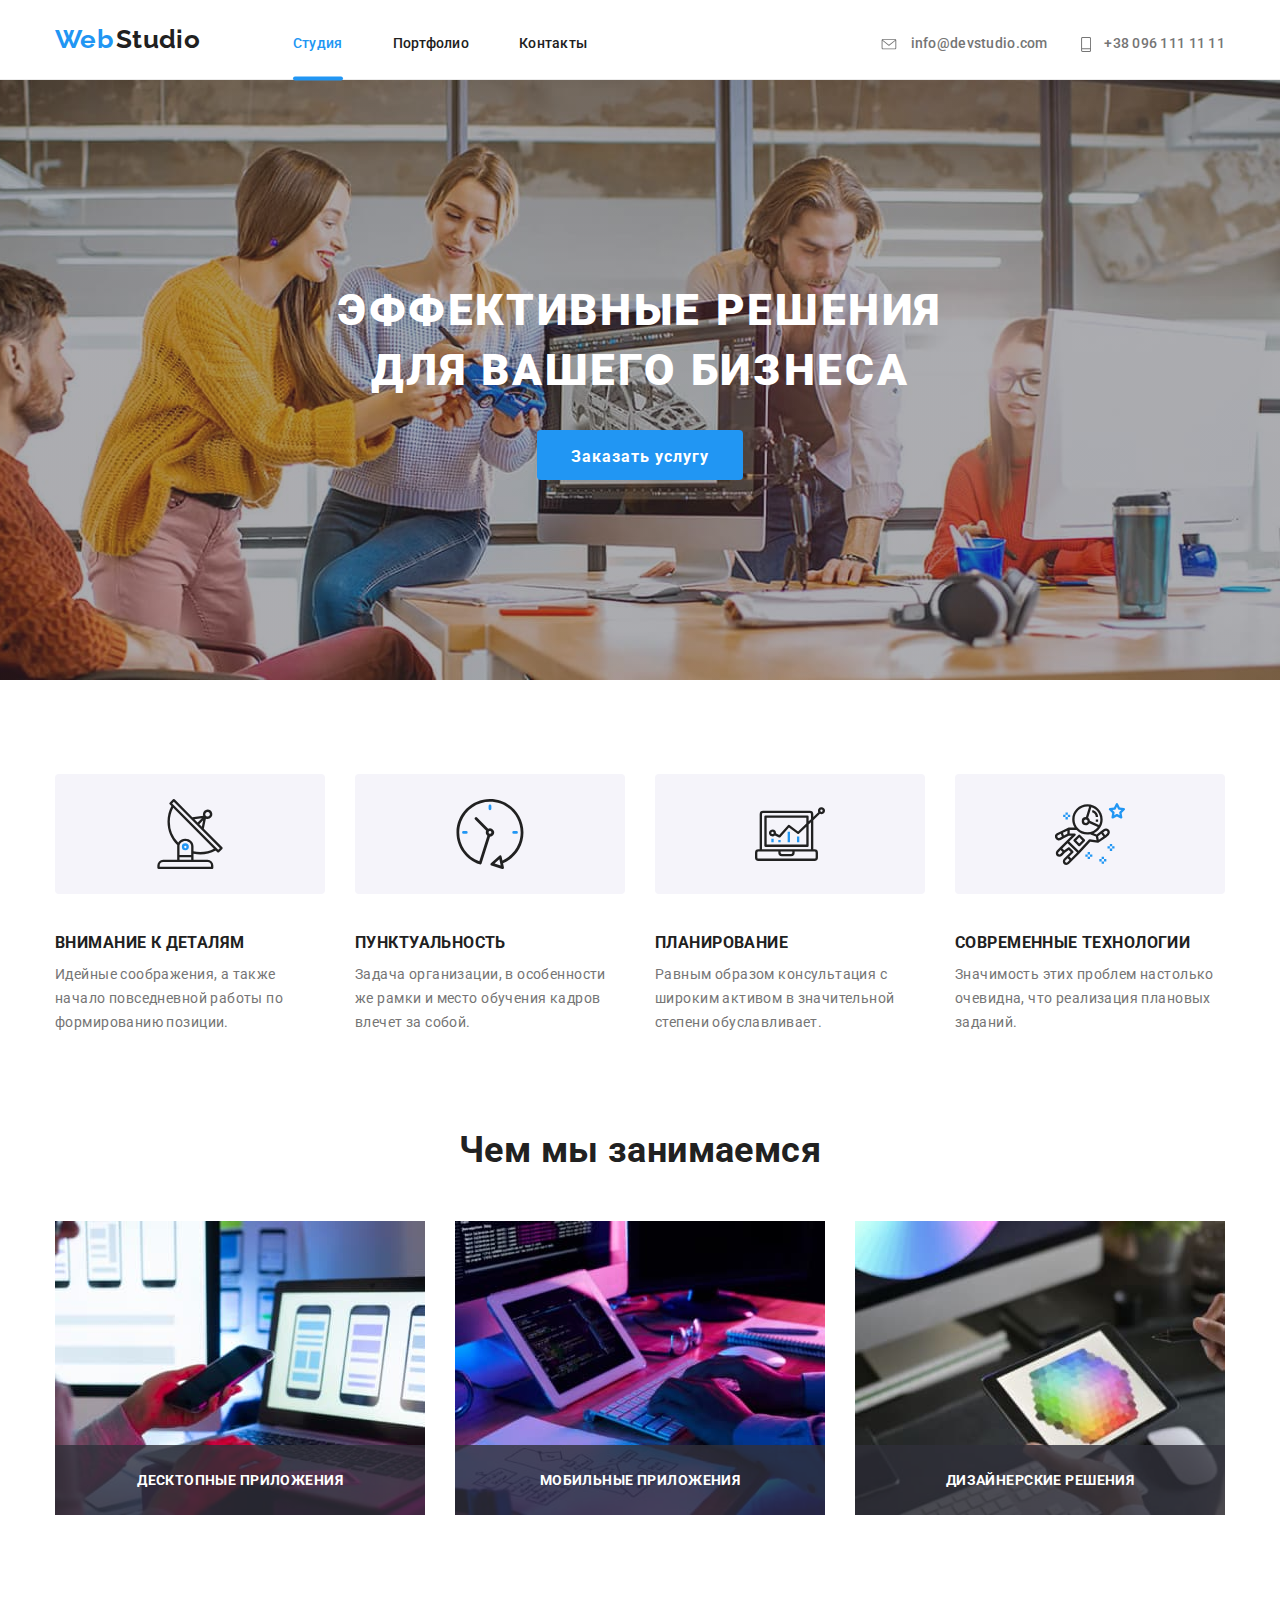
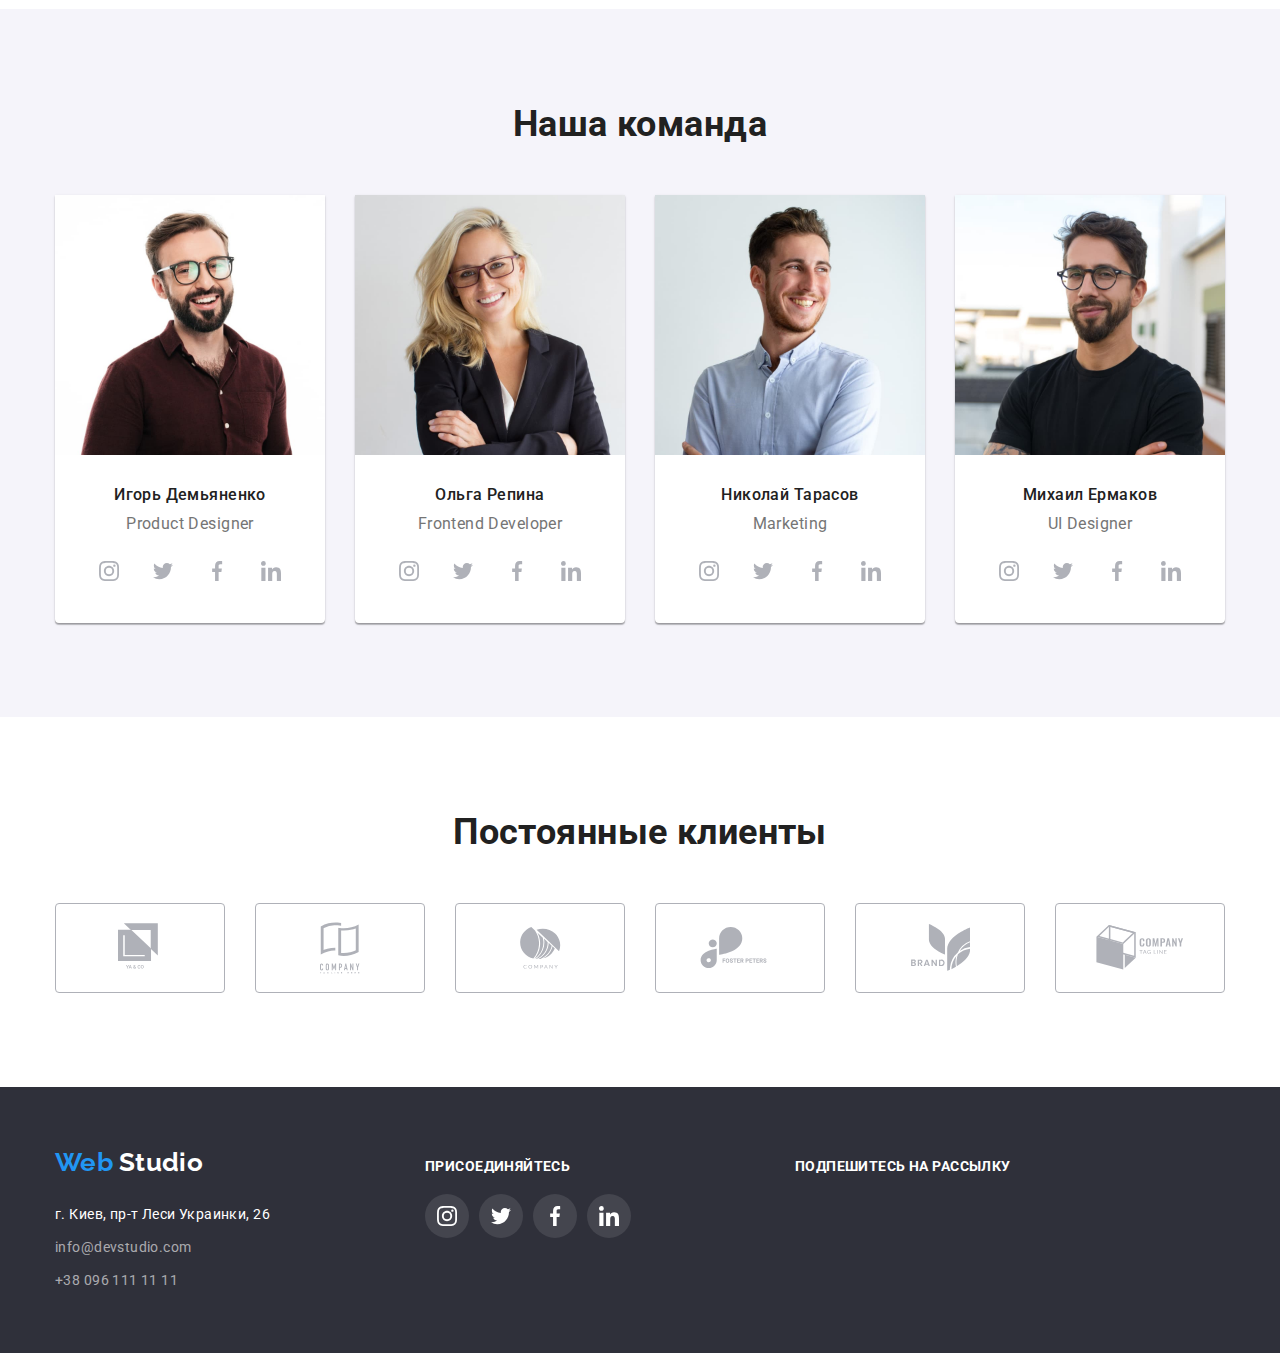
==== index.html @ cc164ba0 "ДЗ №6" ====
<!DOCTYPE html>
<html lang="ru">
<head>
    <meta charset="UTF-8">
    <meta name="viewport" content="width=device-width, initial-scale=1.0">
    <meta http-equiv="X-UA-Compatible" content="IE=edge" />
    <link href="https://fonts.googleapis.com/css2?family=Raleway:wght@700&family=Roboto:wght@400;500;700;900&display=swap" rel="stylesheet">
    <link rel="stylesheet" href="https://cdnjs.cloudflare.com/ajax/libs/modern-normalize/0.7.0/modern-normalize.css" integrity="sha512-DtT776ctgL7xOCv2WAw4PGwSn0e34Y9Y4gxsN6WbW3j6/laeMhGgJ06fcvlkQZ4xa9gufTUBC4e694luxFGJbw==" crossorigin="anonymous" />
    <link rel="stylesheet" href="./css/normalize.css" />
    <link rel="stylesheet" href="./css/styles.css" />
    <title>Web Studio</title>
</head>
<body>
    <header class="page-header">
        <div class="container header-box flexbox">
            <nav class="navigation">
                <a lang="en" href="./" class="menu-link logo">
                        <span class="logo-web">Web</span>
                        <span class="logo-studio">Studio</span>
                </a>
                    <ul class="list menu-list">
                        <li class="menu-item"><a href="./index.html" class="menu-link current">Студия</a></li>
                        <li class="menu-item"><a href="./portfolio.html" class="menu-link">Портфолио</a></li>
                        <li class="menu-item"><a href="#"  class="menu-link">Контакты</a></li>
                    </ul>
            </nav>
            <div class="contacts">
                <a href="mailto:info@devstudio.com" class="mail-link">
                    <svg class="contacts-icon" width="16px" height="11px">
                        <use href="./images/icons/sprite.svg#icon-mail"></use>
                    </svg>
                    <span>info@devstudio.com</span>
                </a>                       
                <a href="tel:380961111111" class="phone-link">
                    <svg class="contacts-icon" width="10px" height="15px">
                        <use href="./images/icons/sprite.svg#icon-phone"></use>
                    </svg>
                    <span>+38 096 111 11 11</span>
                </a>
            </div>
        </div> 
    </header>
    
    <main>
        <section class="hero">
        <div class="container">
            <h1 class="page-title">Эффективные решения для вашего бизнеса</h1>
            <div>
                <button class="btn" data-modal-open>Заказать услугу</button>
            </div>
        </div>
        </section>
                
        <section class="features">
            <div class="container">
            <h2 hidden class="section-title">Особенности</h2>
            <ul class="list features-link">
                <li class="features-item">
                    <div class="features-bg">
                        <svg class="features-icon" width="70px" height="70px">
                            <use href="./images/icons/sprite.svg#icon-antenna"></use>
                        </svg>
                    </div>
                    <h3 class="features-title">Внимание к деталям</h3>
                    <p class="features-description">Идейные соображения, а также начало повседневной работы по формированию позиции.</p>                    
                </li>
                <li class="features-item">
                    <div class="features-bg">
                        <svg class="features-icon" width="70px" height="70px">
                            <use href="./images/icons/sprite.svg#icon-clock"></use>
                        </svg>
                    </div>
                    <h3 class="features-title">Пунктуальность</h3>
                    <p class="features-description">Задача организации, в особенности же рамки и место обучения кадров влечет за собой.</p>
                </li>
                <li class="features-item">
                    <div class="features-bg">
                        <svg class="features-icon" width="70px" height="70px">
                            <use href="./images/icons/sprite.svg#icon-diagram"></use>
                        </svg>
                    </div>
                    <h3 class="features-title">Планирование</h3>
                    <p class="features-description">Равным образом консультация с широким активом в значительной степени обуславливает.</p>
                </li>
                <li class="features-item">
                    <div class="features-bg">
                        <svg class="features-icon" width="70px" height="70px">
                            <use href="./images/icons/sprite.svg#icon-astronaut"></use>
                        </svg>
                    </div>
                    <h3 class="features-title">Современные технологии</h3>
                    <p class="features-description">Значимость этих проблем настолько очевидна, что реализация плановых заданий.</p>
                </li>
            </ul>
            </div>
        </section>
        
        <section class="section work">
            <div class="container">
            <h2 class="section-title">Чем мы занимаемся</h2>
            <ul class="list work-link flexbox">
                <li class="work-item">
                    <img src="./images/dekstop.jpg" width="370" height="294" alt="Десктоп" class="work-img">
                    <p class="work-title">Десктопные приложения</p>
                </li>
                <li class="work-item">
                    <img src="./images/mobile.jpg" width="370" height="294" alt="Телефон" class="work-img">
                    <p class="work-title">Мобильные приложения</p>
                </li>
                <li class="work-item">
                    <img src="./images/design.jpg" width="370" height="294" alt="Дизайн" class="work-img">
                    <p class="work-title">Дизайнерские решения</p>
                </li>
            </ul>
            </div>
        </section>

        <section class="section our-team">
            <div class="container">
            <h2 class="section-title">Наша команда</h2>
            <ul class="list team-link flexbox">
                <li class="team-item">
                    <img class="team-img" src="./images/igor.jpg" width="270" height="260" alt="Николай Кучеренко">
                    <h3 class="team-title">Игорь Демьяненко</h3>
                    <p class="profession">Product Designer</p>
                    <ul class="list social-link flexbox">
                        <li class="social-item">
                            <a class="social" href="https://instagram.com" aria-label="Instagram" target="_blank" rel="noopener noreferrer">
                                <svg class="social-icon" width="20px" height="20px">
                                    <use href="./images/icons/sprite.svg#icon-instagram"></use>
                                </svg>
                            </a>
                        </li>
                        <li class="social-item">
                            <a class="social" href="https://twitter.com" aria-label="Twitter" target="_blank" rel="noopener noreferrer">
                                <svg class="social-icon" width="20px" height="20px">
                                    <use href="./images/icons/sprite.svg#icon-twitter"></use>
                                </svg>
                            </a>
                        </li>
                        <li class="social-item">
                            <a class="social" href="https://facebook.com" aria-label="Facebook" target="_blank" rel="noopener noreferrer">
                                <svg class="social-icon" width="20px" height="20px">
                                    <use href="./images/icons/sprite.svg#icon-facebook"></use>
                                </svg>
                            </a>
                        </li>
                        <li class="social-item">
                            <a class="social" href="https://linkedin.com" aria-label="Linkedin" target="_blank" rel="noopener noreferrer">
                                <svg class="social-icon" width="20px" height="20px">
                                    <use href="./images/icons/sprite.svg#icon-linkedin"></use>
                                  </svg>
                            </a>
                        </li>
                    </ul> 
                </li>
                <li class="team-item">
                    <img class="team-img" src="./images/olga.jpg" width="270" height="260" alt="Ольга Иванова">
                    <h3 class="team-title">Ольга Репина</h3>
                    <p class="profession">Frontend Developer</p>
                    <ul class="list social-link flexbox">
                        <li class="social-item">
                            <a class="social" href="https://instagram.com" aria-label="Instagram" target="_blank" rel="noopener noreferrer">
                                <svg class="social-icon" width="20px" height="20px">
                                    <use href="./images/icons/sprite.svg#icon-instagram"></use>
                                </svg>
                            </a>
                        </li>
                        <li class="social-item">
                            <a class="social" href="https://twitter.com" aria-label="Twitter" target="_blank" rel="noopener noreferrer">
                                <svg class="social-icon" width="20px" height="20px">
                                    <use href="./images/icons/sprite.svg#icon-twitter"></use>
                                </svg>
                            </a>
                        </li>
                        <li class="social-item">
                            <a class="social" href="https://facebook.com" aria-label="Facebook" target="_blank" rel="noopener noreferrer">
                                <svg class="social-icon" width="20px" height="20px">
                                    <use href="./images/icons/sprite.svg#icon-facebook"></use>
                                </svg>
                            </a>
                        </li>
                        <li class="social-item">
                            <a class="social" href="https://linkedin.com" aria-label="Linkedin" target="_blank" rel="noopener noreferrer">
                                <svg class="social-icon" width="20px" height="20px">
                                    <use href="./images/icons/sprite.svg#icon-linkedin"></use>
                                  </svg>
                            </a>
                        </li>
                    </ul>                                       
                </li>
                <li class="team-item">
                    <img class="team-img" src="./images/mykola.jpg" width="270" height="260" alt="Андрей Шевченко">
                    <h3 class="team-title">Николай Тарасов</h3>
                    <p class="profession">Marketing</p>
                    <ul class="list social-link flexbox">
                        <li class="social-item">
                            <a class="social" href="https://instagram.com" aria-label="Instagram" target="_blank" rel="noopener noreferrer">
                                <svg class="social-icon" width="20px" height="20px">
                                    <use href="./images/icons/sprite.svg#icon-instagram"></use>
                                </svg>
                            </a>
                        </li>
                        <li class="social-item">
                            <a class="social" href="https://twitter.com" aria-label="Twitter" target="_blank" rel="noopener noreferrer">
                                <svg class="social-icon" width="20px" height="20px">
                                    <use href="./images/icons/sprite.svg#icon-twitter"></use>
                                </svg>
                            </a>
                        </li>
                        <li class="social-item">
                            <a class="social" href="https://facebook.com" aria-label="Facebook" target="_blank" rel="noopener noreferrer">
                                <svg class="social-icon" width="20px" height="20px">
                                    <use href="./images/icons/sprite.svg#icon-facebook"></use>
                                </svg>
                            </a>
                        </li>
                        <li class="social-item">
                            <a class="social" href="https://linkedin.com" aria-label="Linkedin" target="_blank" rel="noopener noreferrer">
                                <svg class="social-icon" width="20px" height="20px">
                                    <use href="./images/icons/sprite.svg#icon-linkedin"></use>
                                  </svg>
                            </a>
                        </li>
                    </ul> 
                </li>
                <li class="team-item">
                    <img class="team-img" src="./images/myhailo.jpg" width="270" height="260" alt="Иван Николаев">
                    <h3 class="team-title">Михаил Ермаков</h3>
                    <p class="profession">UI Designer</p>
                    <ul class="list social-link flexbox">
                        <li class="social-item">
                            <a class="social" href="https://instagram.com" aria-label="Instagram" target="_blank" rel="noopener noreferrer">
                                <svg class="social-icon" width="20px" height="20px">
                                    <use href="./images/icons/sprite.svg#icon-instagram"></use>
                                </svg>
                            </a>
                        </li>
                        <li class="social-item">
                            <a class="social" href="https://twitter.com" aria-label="Twitter" target="_blank" rel="noopener noreferrer">
                                <svg class="social-icon" width="20px" height="20px">
                                    <use href="./images/icons/sprite.svg#icon-twitter"></use>
                                </svg>
                            </a>
                        </li>
                        <li class="social-item">
                            <a class="social" href="https://facebook.com" aria-label="Facebook" target="_blank" rel="noopener noreferrer">
                                <svg class="social-icon" width="20px" height="20px">
                                    <use href="./images/icons/sprite.svg#icon-facebook"></use>
                                </svg>
                            </a>
                        </li>
                        <li class="social-item">
                            <a class="social" href="https://linkedin.com" aria-label="Linkedin" target="_blank" rel="noopener noreferrer">
                                <svg class="social-icon" width="20px" height="20px">
                                    <use href="./images/icons/sprite.svg#icon-linkedin"></use>
                                  </svg>
                            </a>
                        </li>
                    </ul> 
                </li>
            </ul>
            </div>
        </section>

        <section class="section">
            <div class="container">
            <h2 class="section-title">Постоянные клиенты</h2>
            <ul class="list clients-link flexbox">
                <li class="clients-item">
                    <a class="clients" href="#">
                        <svg class="clients-icon" width="44" height="49">
                            <use href="./images/icons/sprite.svg#icon-logo1"></use>
                        </svg>
                    </a>
                </li>
                <li class="clients-item">
                    <a class="clients" href="#">
                        <svg class="clients-icon" width="40" height="52">
                            <use href="./images/icons/sprite.svg#icon-logo2"></use>
                        </svg>
                    </a>
                </li>
                <li class="clients-item">
                    <a class="clients" href="#">
                        <svg class="clients-icon" width="41" height="42">
                            <use href="./images/icons/sprite.svg#icon-logo3"></use>
                        </svg>
                    </a>
                </li>
                <li class="clients-item">
                    <a class="clients" href="#">
                        <svg class="clients-icon" width="80" height="42">
                            <use href="./images/icons/sprite.svg#icon-logo4"></use>
                        </svg>
                    </a>
                </li>
                <li class="clients-item">
                    <a class="clients" href="#">
                        <svg class="clients-icon" width="59" height="47">
                            <use href="./images/icons/sprite.svg#icon-logo5"></use>
                        </svg>
                    </a>
                </li>
                <li class="clients-item">
                    <a class="clients" href="#">
                        <svg class="clients-icon" width="88" height="45">
                            <use href="./images/icons/sprite.svg#icon-logo6"></use>
                        </svg>
                    </a>
                </li>
            </ul>
            </div>
        </section>

    </main>
    
    <footer>
        <section class="section footer">
            <div class="container footer-box flexbox">
                <div class="footer-box-item">
                    <h2 class="logo-footer">
                        <span class="logo-web">Web</span>
                        <span class="logo-white">Studio</span>
                    </h2>
                        <address class="address">
                        <ul class="list">
                            <li class="addr-footer">
                                <span class="addr">г. Киев, пр-т Леси Украинки, 26</span>
                            </li>
                            <li class="addr-footer">
                                <a href="mailto:info@devstudio.com" class="contacts-footer">info@devstudio.com</a>
                            </li>
                            <li class="addr-footer">
                                <a href="tel:380961111111" class="contacts-footer">+38 096 111 11 11</a>
                            </li>
                            </ul>
                        </address>
                    </div>

                    <div class="footer-box-item">
                        <h2 class="footer-title">Присоединяйтесь</h2>
                        <ul class="list social-footer flexbox">
                            <li class="social-footer-link">
                                <a class="social-footer-item" href="https://instagram.com" aria-label="Instagram" target="_blank" rel="noopener noreferrer">
                                    <svg class="footer-icon" width="20px" height="20px">
                                        <use href="./images/icons/sprite.svg#icon-instagram"></use>
                                    </svg>
                                </a>
                            </li>
                            <li class="social-footer-link">
                                <a class="social-footer-item" href="https://twitter.com" aria-label="Twitter" target="_blank" rel="noopener noreferrer">
                                    <svg class="footer-icon" width="20px" height="20px">
                                        <use href="./images/icons/sprite.svg#icon-twitter"></use>
                                    </svg>
                                </a>
                            </li>
                            <li class="social-footer-link">
                                <a class="social-footer-item" href="https://facebook.com" aria-label="Facebook" target="_blank" rel="noopener noreferrer">
                                    <svg class="footer-icon" width="20px" height="20px">
                                        <use href="./images/icons/sprite.svg#icon-facebook"></use>
                                    </svg>
                                </a>
                            </li>
                            <li class="social-footer-link">
                                <a class="social-footer-item" href="https://linkedin.com" aria-label="Linkedin" target="_blank" rel="noopener noreferrer">
                                    <svg class="footer-icon" width="20px" height="20px">
                                        <use href="./images/icons/sprite.svg#icon-linkedin"></use>
                                      </svg>
                                </a>
                            </li>
                        </ul>
                    </div>
                <div class="footer-box-item">
                    <h2 class="footer-title">Подпешитесь на рассылку</h2>
                </div>
            </div>
        </section>
    </footer>
    <div class="backdrop is-hidden" data-modal>
        <div class="modal">
            <button data-modal-close class="btn-close">
                <svg class="icon-close" width="11"  height="11">
                    <use href="./images/icons/sprite.svg#icon-close"></use>
                </svg>   
            </button>
        </div>
    </div>
    <script src="./js/modal.js"></script>
</body>
</html>
---- css/styles.css ----
:root {
  --main-color: #212121;
  --accent-color: #2196F3;
  --accent-color-white: #FFFFFF;
  --grey-text-color: #757575;
  --time-transition-duration: 250ms;
  --timing-function-cubic: cubic-bezier(0.4, 0, 0.2, 1);
}

.visually-hidden {
  position: absolute !important;
  clip: rect(1px 1px 1px 1px);
  /* IE6, IE7 */
  clip: rect(1px, 1px, 1px, 1px);
  padding: 0 !important;
  border: 0 !important;
  height: 1px !important;
  width: 1px !important;
  overflow: hidden;
}

body  {
  font-family: Roboto, sans-serif;
  background-color: var(--accent-color-white);
  color: var(--main-color);
  font-size: 14px;
  line-height: 1.714;
  letter-spacing: 0.03em;
}

img {
  display: block;
  max-width: 100%;
  height: auto;
}

.container {
  width: 1200px;
  margin-left: auto;
  margin-right: auto;
  padding-left: 15px;
  padding-right: 15px;
  /*outline: 2px solid tomato;*/
}

.flexbox {
  display: flex;
  justify-content: flex-end;
  align-items: center;
}

.section {
  padding-top: 94px;
  padding-bottom: 94px;
}

.page-header {
  border-bottom: 1px solid #ECECEC;
  height: 80px;
  padding: 24px 0 24px;
}

.header-box {
  display: flex;
  align-items: baseline;
}

.menu-link.current{
  color: var(--accent-color);
}

.logo-web, 
.logo-studio,
.logo-white {
  color: var(--accent-color);
  font-family: Raleway, sans-serif;
  font-weight: 700;
  font-size: 26px;
  line-height: 1.19;
}

.logo-studio {
  color: var(--main-color);
}

.navigation {
  display: flex;
  align-items: baseline;
  margin-right: auto;
  
}

.current::after {
  display: block;
  content: "";
  position: absolute;
  left: 0;
  transform: translateY(20.5px);
  width: 100%;
  height: 4px;
  background-color: var(--accent-color);
  border-radius: 2px;
}

.list {
  list-style: none;
  margin: 0;
  padding: 0;
}

.menu-list {
  display: flex;
  margin-left: 93px;
}

.menu-item {
  display: block;
  position: relative;
}

.menu-item:not(:last-child) {
  margin-right: 50px;
}

.contacts {
  vertical-align: middle;
  text-align: center;
}

.contacts-icon {
  margin-right: 10px;
  fill: var(--grey-text-color);
  vertical-align: middle;

  transition: fill var(--time-transition-duration) var(--timing-function-cubic);
}

.mail-link:hover .contacts-icon,
.mail-link:focus .contacts-icon {
  fill: var(--accent-color)
} 

.phone-link:hover .contacts-icon,
.phone-link:focus .contacts-icon {
  fill: var(--accent-color)
}

.menu-link,
.mail-link,
.phone-link {
  font-weight: 500;
  font-size: 14px;
  line-height: 1.143;
  letter-spacing: 0.02em;
  text-decoration: none;
  color: var(--main-color);
  margin: 0;
  transition: color var(--time-transition-duration) var(--timing-function-cubic);
}

.mail-link,
.phone-link {
  color: var(--grey-text-color);
  transition: color var(--time-transition-duration) var(--timing-function-cubic);
}

.mail-link {
  margin-right: 30px;
}

.hero {
  max-width: 1600px;
  height: 600px;
  margin-left: auto;
  margin-right: auto;
  background-image: linear-gradient(to right, 
    rgba(47, 48, 58, 0.4), 
    rgba(47, 48, 58, 0.4)),
    url(../images/hero/hero.jpg);
  background-repeat: no-repeat;
  background-position: center;
  background-size: cover;
  background-color:  rgba(47, 48, 58, 0.4);
  text-align: center;
}
    
.page-title {
  display: inline-block;
  width: 696px;
  min-height: 120;
  font-weight: 900;
  font-size: 44px;
  line-height: 1.364;
  letter-spacing: 0.06em;
  color: var(--accent-color-white);
  text-transform: uppercase;
  margin: 200px 0 30px;
}

.btn {
  min-width: 200px;
  height: 50px;
  border-radius: 4px;
  font-weight: 700;
  font-size: 16px;
  line-height: 1.875;
  letter-spacing: 0.06em;
  color: var(--accent-color-white);
  background-color: var(--accent-color);
  padding: 10px 32px;
  margin: 0;
  border-color: transparent;
}

.section-title {
  font-weight: 700;
  font-size: 36px;
  line-height: 1.167;
  margin: 0 0 50px;
  text-align: center;
}

.features {
  padding-top: 94px;
}

.features-title {
  font-weight: 700;
  line-height: 1.143;
  text-transform: uppercase;
  margin: 0;
  padding: 10px 0;
  width: 270px;
}

.features-link {
  display: flex;
  align-items: center;
  margin-left: auto;
}

.features-item {
  width: calc((100% - 30px * 3) / 4);
  margin-right: 30px;
}

.features-item:nth-child(4n) {
  margin-right: 0;
}

.features-bg {
  display: flex;
  align-items: center;
  justify-content: center;
  width: 270px;
  height: 120px;
  background-size: contain;
  background-repeat: no-repeat;
  background-position: center;
  background-color: #F5F4FA;
  margin-bottom: 30px;
  border-radius: 4px;
}

.features-icon {
  display: block;
}

.features-description {
  font-weight: 400;
  color: var(--grey-text-color);
  margin: 0;
}

.work-title {
  font-weight: 700;
  line-height: 1.142;
  color: var(--accent-color-white);
  text-transform: uppercase;
  background-color: rgba(47, 48, 58, 0.8);
  display: inline-block;
}

.work-link .flexbox {
  display: flex;
  justify-content: space-between;
}

.work-item {
  width: calc((100% - 30px * 2) / 3);
  margin-right: 30px;
  position: relative;
}

.work-item:nth-child(3n) {
  margin-right: 0;
}

.work-img {
  display: block;
  background-color: #C4C4C4;
  box-shadow: (0px 4px 4px rgba(0, 0, 0, 0.25));
}

.work-title {
  position: absolute;
  bottom: 0;
  left: 0;
  width: 100%;
  margin: 0;
  text-align: center;
  padding: 27px 0;
}

.our-team {
  background-color: #F5F4FA;
}

.team-item {
  width: calc((100% - 30px * 3) / 4);
  margin-right: 30px;
  background-color: var(--accent-color-white);
  box-shadow: 0px 1px 3px rgba(0, 0, 0, 0.12), 
    0px 1px 1px rgba(0, 0, 0, 0.14),
    0px 2px 1px rgba(0, 0, 0, 0.2);
  border-radius: 0px 0px 4px 4px;
}

.team-item:nth-child(4n) {
  margin-right: 0;
}

.team-title {
  font-weight: 500;
  font-size: 16px;
  line-height: 1.1875;
  margin: 0 0 10px;
  text-align: center;
}

.team-img {
  display: block;
  margin: 0 0 30px;
  width: 100%;
} 

.profession {
  font-weight: 400;
  font-size: 16px;
  line-height: 1.1875;
  color: var(--grey-text-color);
  margin: 0 0 16px;
  text-align: center;
}

.social-link {
  display: flex;
  justify-content: center;
}

.social-item {
  width: calc((100% - 10px * 3) / 4);
  margin-bottom: 30px;
  
}

.social-item, .social {
  height: 44px;
  width: 44px;
  display: flex;
  align-items: center;
  justify-content: center;
}

.social {
  background-color: var(--accent-color-white);
  border-radius: 50px;
  
  transition: background-color var(--time-transition-duration) var(--timing-function-cubic);
}

.social-item:nth-child(4n) {
  margin-right: 0;
}

.social-item:not(:last-child) {
  margin-right: 10px;
}

.social-icon {
  display: block;
  fill: #AFB1B8;

  transition: fill var(--time-transition-duration) var(--timing-function-cubic);
}

.social:hover,
.social:focus-within {
  background-color: var(--accent-color);
}

.social:hover .social-icon,
.social:focus-within .social-icon {
  fill: var(--accent-color-white);
}

.clients-link {
  display: flex;
  justify-content: space-between;
  text-align: center;
}

.clients-item {
  width: calc((100% - 10px * 5) / 6);
}

.clients-item, .clients {
  box-sizing: border-box;
  border-radius: 4px;
  width: 170px;
  height: 90px;
  text-align: center;
  display: flex;
  align-items: center;
  justify-content: center;
}

.clients {
  border: 1px solid #AFB1B8;
  transition: border-color var(--time-transition-duration) var(--timing-function-cubic);
}

.clients-item:nth-child(6n) {
  margin-right: 0;
}

.clients-icon {
  fill: #AFB1B8;
  display: block;

  transition: fill var(--time-transition-duration) var(--timing-function-cubic);
}

.clients:hover,
.clients:focus-within {
  border-color: var(--accent-color);
}

.clients:hover .clients-icon,
.clients:focus-within .clients-icon {
  fill: var(--accent-color);
}

.address {
  font-style: normal;
}

.addr {
  font-weight: 400;
  color: var(--accent-color-white);
  margin: 0;
}

.footer {
  background-color: #2F303A;
  padding: 60px 0 60px;
}

.footer-box {
  display: flex;
  align-items: baseline;
  justify-content: flex-start;
}

.logo-footer {
  margin: 0;
  margin-bottom: 20px;
}

.footer-box-item {
  width: calc((100% - 30px * 2) / 3);
  margin: 0;
}

.footer-box-item:nth-child(3) {
  margin-right: 60px;
}

.logo-white {
  color: var(--accent-color-white);
  padding: 0;
}

.social-footer {
  display: flex;
  justify-content: flex-start;
}

.footer-icon {
  fill: var(--accent-color-white);
  display: block;
}

.social-footer-link, .social-footer-item {
  height: 44px;
  width: 44px;
  border-radius: 50px;
  display: flex;
  align-items: center;
  justify-content: center;
}

.social-footer-item {
  background-color: rgba(255, 255, 255, 0.1);
  transition: background-color var(--time-transition-duration) var(--timing-function-cubic);
}

.social-footer-link:not(:last-child) {
  margin-right: 10px;
}

.social-footer-item:hover,
.social-footer-item:focus-within {
  background-color: var(--accent-color);
}

.contacts-footer {
  font-weight: 400;
  font-size: 14px;
  text-decoration: none;
  color: rgba(255, 255, 255, 0.6);
  transition: color var(--time-transition-duration) var(--timing-function-cubic);
}

.addr-footer {
  margin: 0;
}

.addr-footer:not(:last-child) {
  margin-bottom: 9px;
}

.footer-title {
  font-weight: 700;
  line-height: 1.143;
  color: var(--accent-color-white);
  text-transform: uppercase;
  font-size: 14px;
  margin: 0;
  margin-bottom: 20px;
}

.menu-link:hover,
.menu-link:focus,
.mail-link:hover,
.mail-link:focus,
.phone-link:hover,
.phone-link:focus,
.contacts-footer:hover,
.contacts-footer:focus {
  color: var(--accent-color);
}

.btn-portfolio {
  text-align: center;
  padding-bottom: 16px;
  margin-bottom: 34px;
}

.project-portfolio {
  display: flex;
  justify-content: space-between;
  flex-wrap: wrap;
}

.project-item {
  width: calc((100% - 30px * 2) / 3);
  margin-right: 24px;
  border: 1px solid #EEEEEE;
  box-sizing: border-box;
  margin-bottom: 30px;

  transition: box-shadow var(--time-transition-duration) var(--timing-function-cubic);
}

.project-item:nth-last-child(-n + 3) {
  margin-bottom: 0;
}


.project-item:nth-child(3n) {
  margin-right: 0;
}

.project-btn {
  font-weight: 500;
  font-size: 16px;
  line-height: 1.625;
  color: var(--main-color);
  padding: 6px 22px;
  border: none;
  border-radius: 4px;

  transition: color var(--time-transition-duration) var(--timing-function-cubic), 
    background-color var(--time-transition-duration) var(--timing-function-cubic), 
    box-shadow var(--time-transition-duration) var(--timing-function-cubic);
}

.project-btn:not(:last-child) {
  margin-right: 8px;
}

.project-btn:hover,
.project-btn:focus {
  color: var(--accent-color-white);
  background-color: var(--accent-color);
  box-shadow: 0px 4px 4px rgba(0, 0, 0, 0.25);
}

.portfolio-img {
  display: block;
  margin: 0;
  width: 100%;  
}

.project-title {
  font-weight: 700;
  font-size: 18px;
  line-height: 2.00;
  color: var(--main-color);
  margin: 0 0 4px 24px;
}

.project-link {
  text-decoration: none;
}

.project {
  font-weight: 400;
  font-size: 16px;
  line-height: 1.875;
  color: var(--grey-text-color);
  margin: 0 0 20px 24px;
}

.project-box {
  position: relative;
  overflow: hidden;
  margin-bottom: 20px;
}

.project-description {
  font-weight: 400;
  font-size: 18px;
  line-height: 1.556;
  color: var(--accent-color-white);
  background-color: rgba(33, 150, 243, 0.9);
  margin: 0;
  padding: 63px 24px;
  position: absolute;
  bottom: 0;
  right: 0;
  width: 100%;
  height: 100%;
  opacity: 0;
  
  transform: translateY(100%);

  transition: transform var(--time-transition-duration) var(--timing-function-cubic), 
    opacity var(--time-transition-duration) var(--timing-function-cubic);
}


/*.project-box::before {
  display: inline-block;
  content: "";
  position: absolute;
  background-color: rgba(33, 150, 243, 0.9);
  width: 100%;
  height: 100%;
  bottom: 0;
  right: 0;
  
  opacity: 0;
}

/*.project-box:hover::before {
  transform: translateY(0);
  /*opacity: 1;
}*/

.project-item:hover .project-description,
.project-item:focus-within .project-description{
  transform: translateY(0);
  opacity: 1;
}

.project-item:hover,
.project-item:focus-within {
  box-shadow: 0px 3px 1px rgba(0, 0, 0, 0.1), 
    0px 1px 2px rgba(0, 0, 0, 0.08), 
    0px 2px 2px rgba(0, 0, 0, 0.12);
}

.backdrop {
  position: fixed;
  top: 0;
  left: 0;
  width: 100%;
  height: 100%;
  background-color: rgba(0, 0, 0, 0.2);
  transition: opacity var(--time-transition-duration) var(--timing-function-cubic);
}

.backdrop.is-hidden {
  visibility: hidden;
  opacity: 0;
  pointer-events: none;
}

.backdrop.is-hidden .modal {
  transform: translate(-50%, -50%) scale(0.8);
}

.modal {
  display: flex;
  justify-content: flex-end;
  position: absolute;
  top: 50%;
  left: 50%;
  transform: translate(-50%, -50%) scale(1);

  min-width: 528px;
  min-height: 581px;

  /*width: 100;
  max-width: 528px;*/

  background-color: var(--accent-color-white);
  border-radius: 4px;
  transition: transform var(--time-transition-duration) var(--timing-function-cubic)
}

.btn-close {
  position: absolute;
  display: block;
  padding: 6px;
  top: 8px;
  right: 8px;
  border-radius: 50px;
  background-color: #FFFFFF;
  border: 1px solid rgba(0, 0, 0, 0.1);
  width: 30px;
  height: 30px;

  display: flex;
  align-items: center;
  justify-content: center;
}

.icon-close {
  display: block;
}
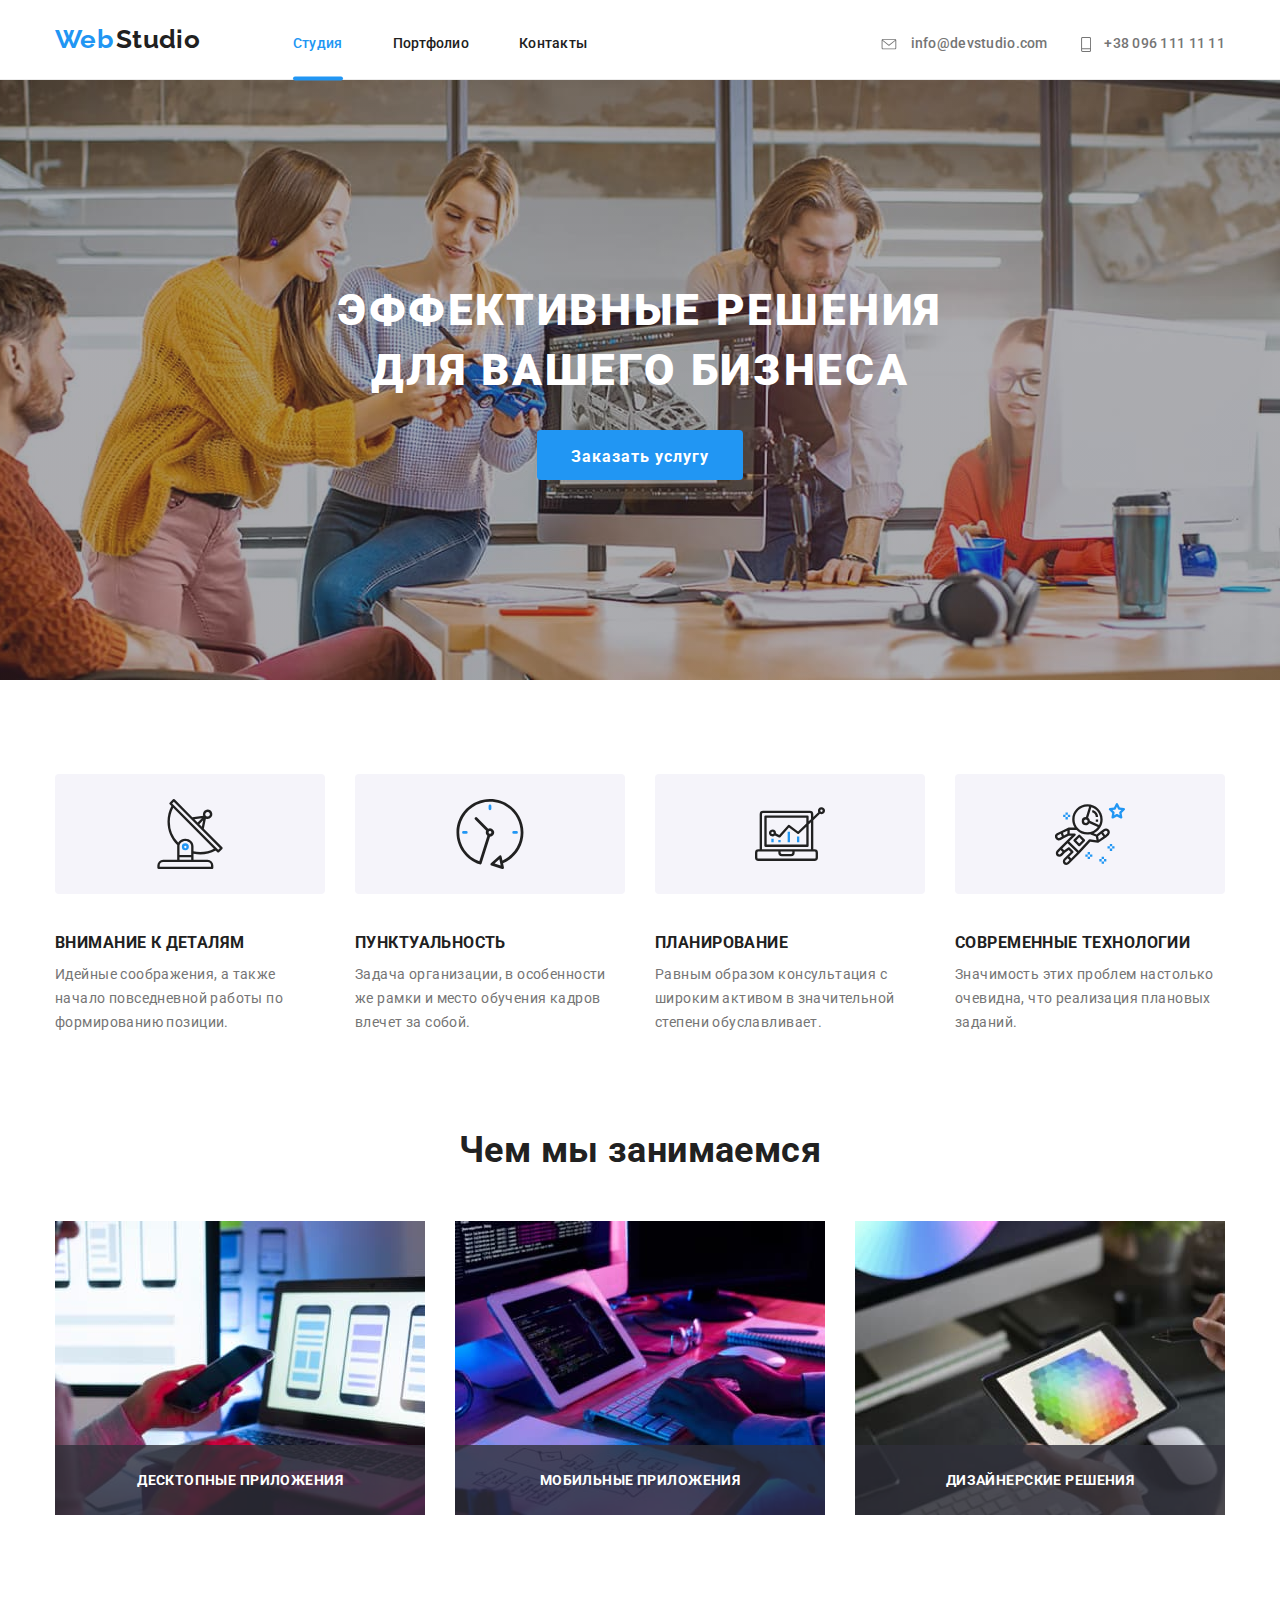
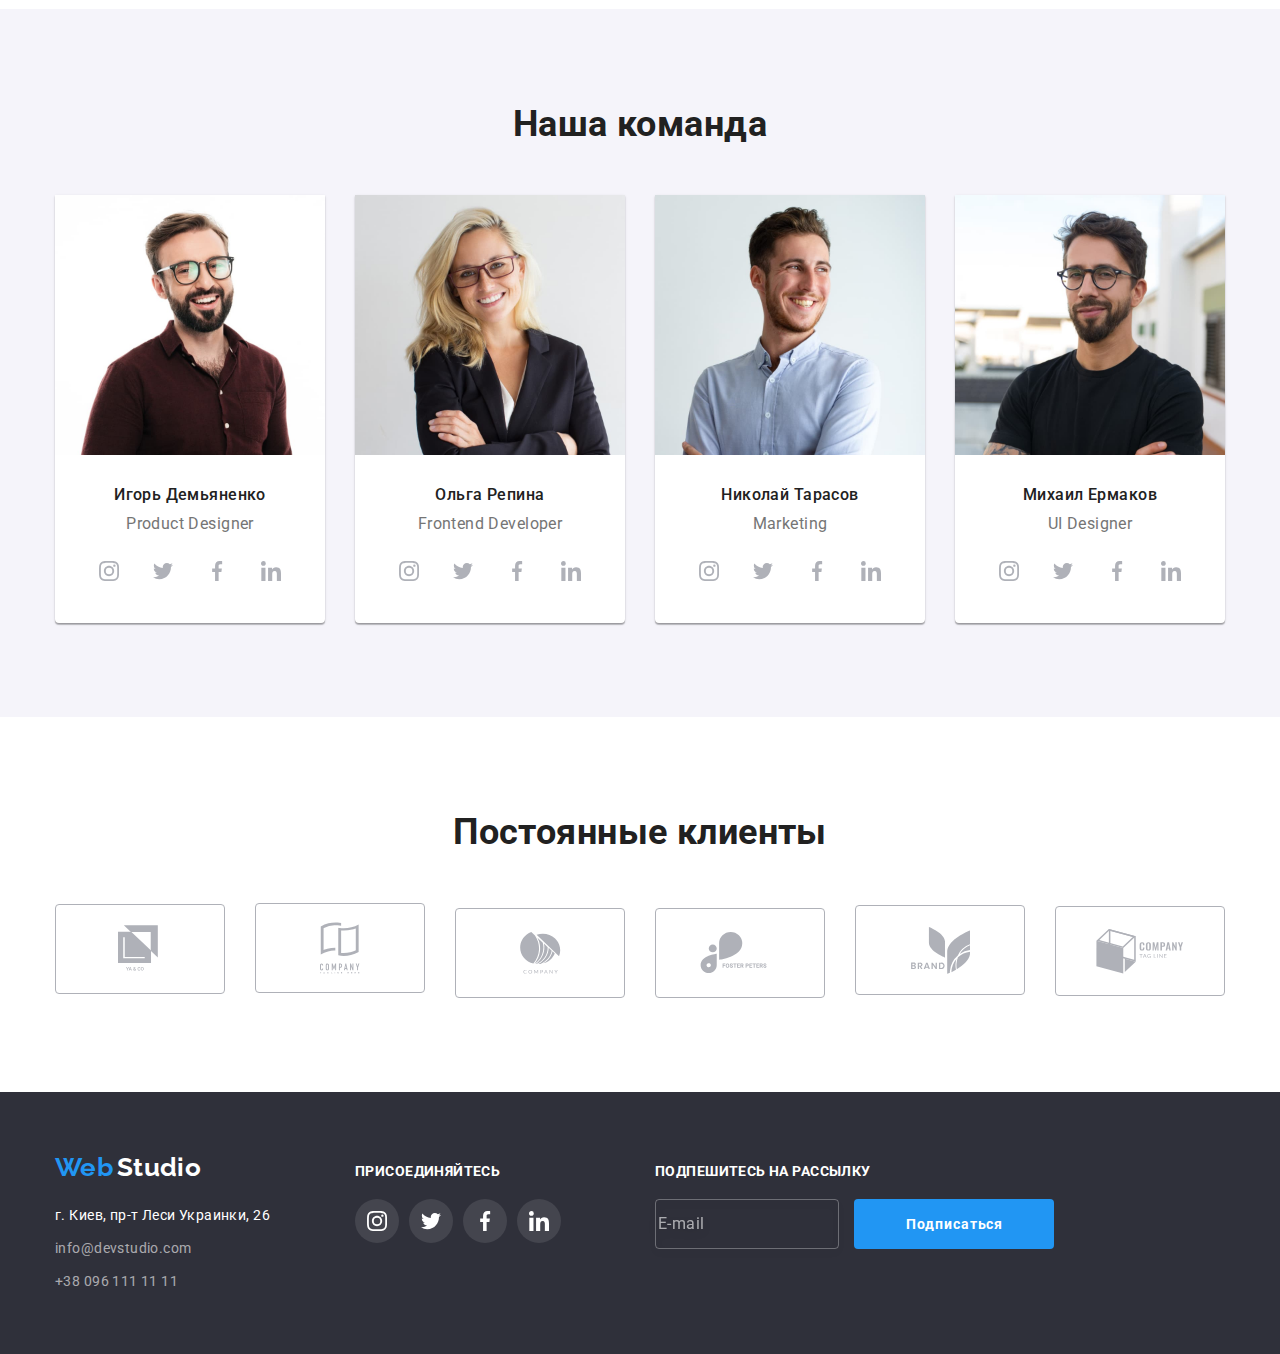
==== commit d65c6e44: "update footer" ====
--- a/index.html
+++ b/index.html
@@ -318,29 +318,29 @@
     <footer>
         <section class="section footer">
             <div class="container footer-box flexbox">
-                <div class="footer-box-item">
-                    <h2 class="logo-footer">
-                        <span class="logo-web">Web</span>
-                        <span class="logo-white">Studio</span>
-                    </h2>
+                <div class="footer-box-item footer-flexbox">
+                    <div class="footer-box-list">
                         <address class="address">
-                        <ul class="list">
-                            <li class="addr-footer">
-                                <span class="addr">г. Киев, пр-т Леси Украинки, 26</span>
-                            </li>
-                            <li class="addr-footer">
-                                <a href="mailto:info@devstudio.com" class="contacts-footer">info@devstudio.com</a>
-                            </li>
-                            <li class="addr-footer">
-                                <a href="tel:380961111111" class="contacts-footer">+38 096 111 11 11</a>
-                            </li>
-                            </ul>
+                            <ul class="list">
+                                <li class="logo-footer">
+                                    <span class="logo-web">Web</span>
+                                    <span class="logo-white">Studio</span>
+                                </li>
+                                <li class="addr-footer">
+                                    <span class="addr">г. Киев, пр-т Леси Украинки, 26</span>
+                                </li>
+                                <li class="addr-footer">
+                                    <a href="mailto:info@devstudio.com" class="contacts-footer">info@devstudio.com</a>
+                                </li>
+                                <li class="addr-footer">
+                                    <a href="tel:380961111111" class="contacts-footer">+38 096 111 11 11</a>
+                                </li>
+                                </ul>
                         </address>
                     </div>
-
-                    <div class="footer-box-item">
+                    <div class="footer-box-list">
                         <h2 class="footer-title">Присоединяйтесь</h2>
-                        <ul class="list social-footer flexbox">
+                        <ul class="list social-footer">
                             <li class="social-footer-link">
                                 <a class="social-footer-item" href="https://instagram.com" aria-label="Instagram" target="_blank" rel="noopener noreferrer">
                                     <svg class="footer-icon" width="20px" height="20px">
@@ -366,13 +366,19 @@
                                 <a class="social-footer-item" href="https://linkedin.com" aria-label="Linkedin" target="_blank" rel="noopener noreferrer">
                                     <svg class="footer-icon" width="20px" height="20px">
                                         <use href="./images/icons/sprite.svg#icon-linkedin"></use>
-                                      </svg>
+                                    </svg>
                                 </a>
                             </li>
                         </ul>
                     </div>
+                </div>
+                        
                 <div class="footer-box-item">
                     <h2 class="footer-title">Подпешитесь на рассылку</h2>
+                    <form class="footer-form" id="subscription-form">
+                        <input class="subscription-field" type="email" placeholder="E-mail">
+                        <button class="btn-subscription">Подписаться</button>
+                    </form>
                 </div>
             </div>
         </section>
--- a/css/styles.css
+++ b/css/styles.css
@@ -46,7 +46,7 @@
 .flexbox {
   display: flex;
   justify-content: flex-end;
-  align-items: center;
+  align-items: baseline;
 }
 
 .section {
@@ -478,12 +478,27 @@
 }
 
 .footer-box-item {
-  width: calc((100% - 30px * 2) / 3);
-  margin: 0;
-}
-
-.footer-box-item:nth-child(3) {
-  margin-right: 60px;
+  width: calc((100% - 30px) / 2);
+  margin: 0;
+}
+
+.footer-box-item.footer-flexbox {
+  display: flex;
+  justify-content: space-between;
+  align-items: baseline;
+}
+
+.footer-box-item:nth-child(2) {
+  margin-left: 30px;
+}
+
+.footer-box-list {
+  width: calc((100% - 30px) / 2);
+}
+
+.footer-box-list .footer-flexbox {
+  display: flex;
+  align-content: flex-start;
 }
 
 .logo-white {
@@ -533,7 +548,9 @@
 }
 
 .addr-footer {
-  margin: 0;
+  display: block;
+  margin: 0;
+  padding: 0;
 }
 
 .addr-footer:not(:last-child) {
@@ -548,6 +565,39 @@
   font-size: 14px;
   margin: 0;
   margin-bottom: 20px;
+}
+
+.subscription-field {
+  background: transparent;
+  border: 1px solid rgba(255, 255, 255, 0.3);
+  box-sizing: border-box;
+  filter: drop-shadow(0px 4px 4px rgba(0, 0, 0, 0.15));
+  border-radius: 4px;
+  height: 50px;
+}
+
+.btn-subscription {
+  background: var(--accent-color);
+  border-radius: 4px;
+  text-align: center;
+  letter-spacing: 0.06em;
+  color: var(--accent-color-white);
+  border: transparent;
+  padding: 10px 28px;
+  margin-left: 12px;
+  font-family: Roboto;
+  font-weight: 700;
+  width: 200px;
+  height: 50px;
+}
+
+.subscription-field::placeholder {
+  align-items: center;
+  letter-spacing: 0.03em;
+  color: rgba(255, 255, 255, 0.6);
+  line-height: 20px;
+  font-weight: 400;
+  font-size: 16px;
 }
 
 .menu-link:hover,
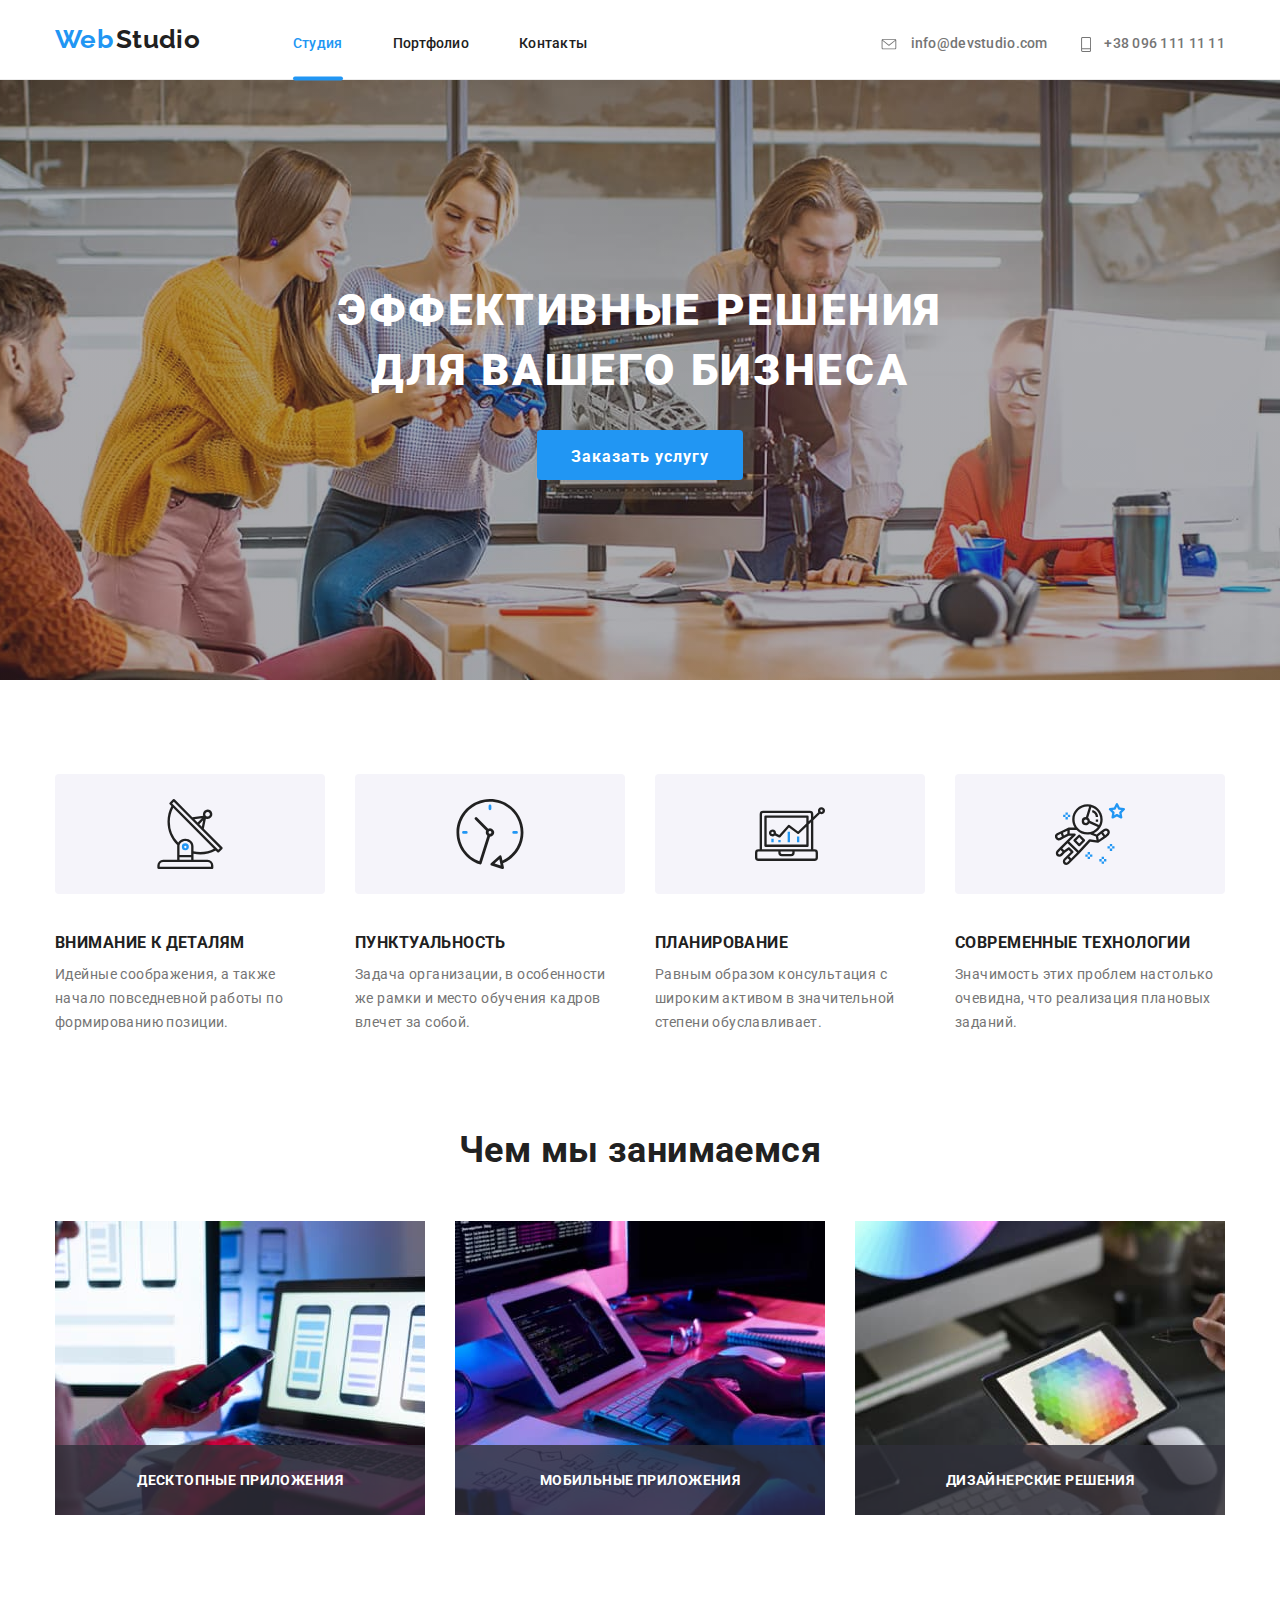
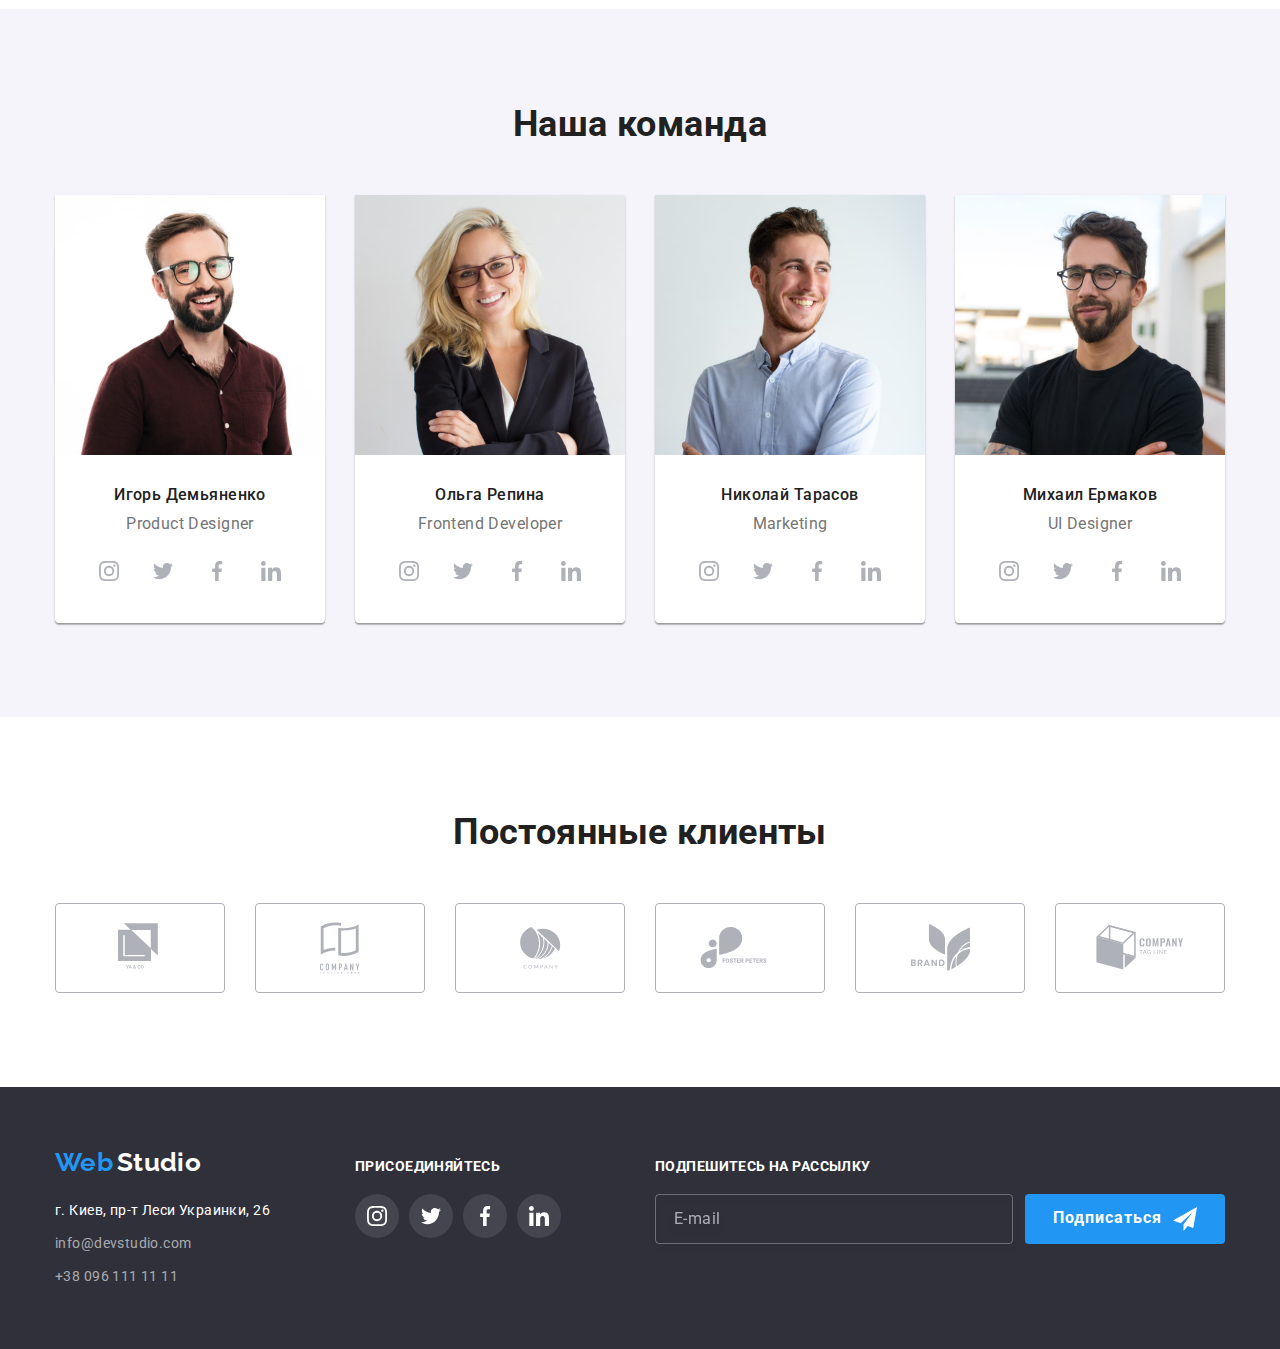
==== commit 2ada7a43: "update form" ====
--- a/index.html
+++ b/index.html
@@ -266,7 +266,7 @@
         <section class="section">
             <div class="container">
             <h2 class="section-title">Постоянные клиенты</h2>
-            <ul class="list clients-link flexbox">
+            <ul class="list clients-link">
                 <li class="clients-item">
                     <a class="clients" href="#">
                         <svg class="clients-icon" width="44" height="49">
@@ -375,10 +375,19 @@
                         
                 <div class="footer-box-item">
                     <h2 class="footer-title">Подпешитесь на рассылку</h2>
-                    <form class="footer-form" id="subscription-form">
-                        <input class="subscription-field" type="email" placeholder="E-mail">
-                        <button class="btn-subscription">Подписаться</button>
-                    </form>
+                    <div class="footer-form-box">
+                        <form class="footer-form">
+                            <input class="subscription-field" id="subscription-mail" type="email" placeholder="E-mail">
+                        </form>
+                        <div class="btn-box">
+                            <button class="btn-subscription" type="submit">
+                                <span class="btn-text">Подписаться</span>
+                            </button>
+                            <svg class="icon-send" width="24"  height="24">
+                                <use href="./images/icons/sprite.svg#icon-send"></use>
+                            </svg>
+                        </div>  
+                    </div>
                 </div>
             </div>
         </section>
@@ -390,7 +399,30 @@
                     <use href="./images/icons/sprite.svg#icon-close"></use>
                 </svg>   
             </button>
-        </div>
+            <div class="form-box">
+                <h2 class="title-modal">Оставьте свои данные, мы вам перезвоним</h2>
+                <form class="form">
+                    <div class="form-field">
+                        <label for="name" class="form-label">Имя</label>
+                        <input type="text" class="form-input" id="name" name="name">
+                    </div>
+                    <div>
+                        <label for="phone" class="form-label">Телефон</label>
+                            <input type="tel" class="form-input" id="phone" name="phone">
+                    </div>
+                    <div>
+                        <label for="mail" class="form-label">Почта</label>  
+                            <input type="email" class="form-input" id="mail" name="mail">
+                    </div>
+                    <div>
+                        <label for="">
+                            <input type="text">
+                        </label>
+                    </div>
+                </form>
+                <button class="btn-submit" type="submit">Отправить</button>
+            </div>
+        </div>    
     </div>
     <script src="./js/modal.js"></script>
 </body>
--- a/css/styles.css
+++ b/css/styles.css
@@ -567,6 +567,10 @@
   margin-bottom: 20px;
 }
 
+.footer-form-box {
+  display: flex;
+}
+
 .subscription-field {
   background: transparent;
   border: 1px solid rgba(255, 255, 255, 0.3);
@@ -574,21 +578,41 @@
   filter: drop-shadow(0px 4px 4px rgba(0, 0, 0, 0.15));
   border-radius: 4px;
   height: 50px;
+  min-width: 358px;
 }
 
 .btn-subscription {
+  display: flex;
+  align-items: center;
   background: var(--accent-color);
   border-radius: 4px;
   text-align: center;
   letter-spacing: 0.06em;
   color: var(--accent-color-white);
   border: transparent;
-  padding: 10px 28px;
   margin-left: 12px;
   font-family: Roboto;
   font-weight: 700;
-  width: 200px;
+  font-size: 16px;
+  padding: 10px 28px;
   height: 50px;
+  min-width: 200px;
+}
+
+.btn-text {
+  margin-right: 10px;
+}
+
+.btn-box {
+  position: relative;
+  margin: 0;
+  padding: 0;
+}
+
+.icon-send {
+  position: absolute;
+  top: 13px;
+  right: 28px;
 }
 
 .subscription-field::placeholder {
@@ -598,6 +622,7 @@
   line-height: 20px;
   font-weight: 400;
   font-size: 16px;
+  padding-left: 16px;
 }
 
 .menu-link:hover,
@@ -810,4 +835,63 @@
 
 .icon-close {
   display: block;
+}
+
+.form-box {
+  display: inline-block;
+  align-content: center;
+  margin-left: auto;
+  margin-right: auto;
+}
+
+.title-modal {
+  margin-top: 40px;
+  font-family: Roboto;
+  font-style: normal;
+  font-weight: 700;
+  font-size: 20px;
+  text-align: center;
+  letter-spacing: 0.03em;
+  color: var(--main-color);
+}
+
+.form {
+  width: 448px;
+  padding: 0;
+  margin: 0;
+}
+
+.form-label {
+  font-family: Roboto;
+  font-weight: 400;
+  font-size: 12px;
+  letter-spacing: 0.01em;
+  color: var(--grey-text-color);
+}
+
+.form-input {
+  width: 100%;
+  border: 1px solid rgba(33, 33, 33, 0.2);
+  border-radius: 4px;
+  height: 40px;
+  margin-bottom: 10px;
+}
+
+.btn-submit {
+  position: absolute;
+  left: 164px;
+  bottom: 40px;
+  min-width: 200px;
+  height: 50px;
+  border: transparent;
+  box-shadow: 0px 4px 4px rgba(0, 0, 0, 0.15);
+  border-radius: 4px;
+  background-color: var(--accent-color);
+  align-items: center;
+  text-align: center;
+  letter-spacing: 0.06em;
+  font-family: Roboto;
+  font-weight: 700;
+  font-size: 16px;
+  color: var(--accent-color-white);
 }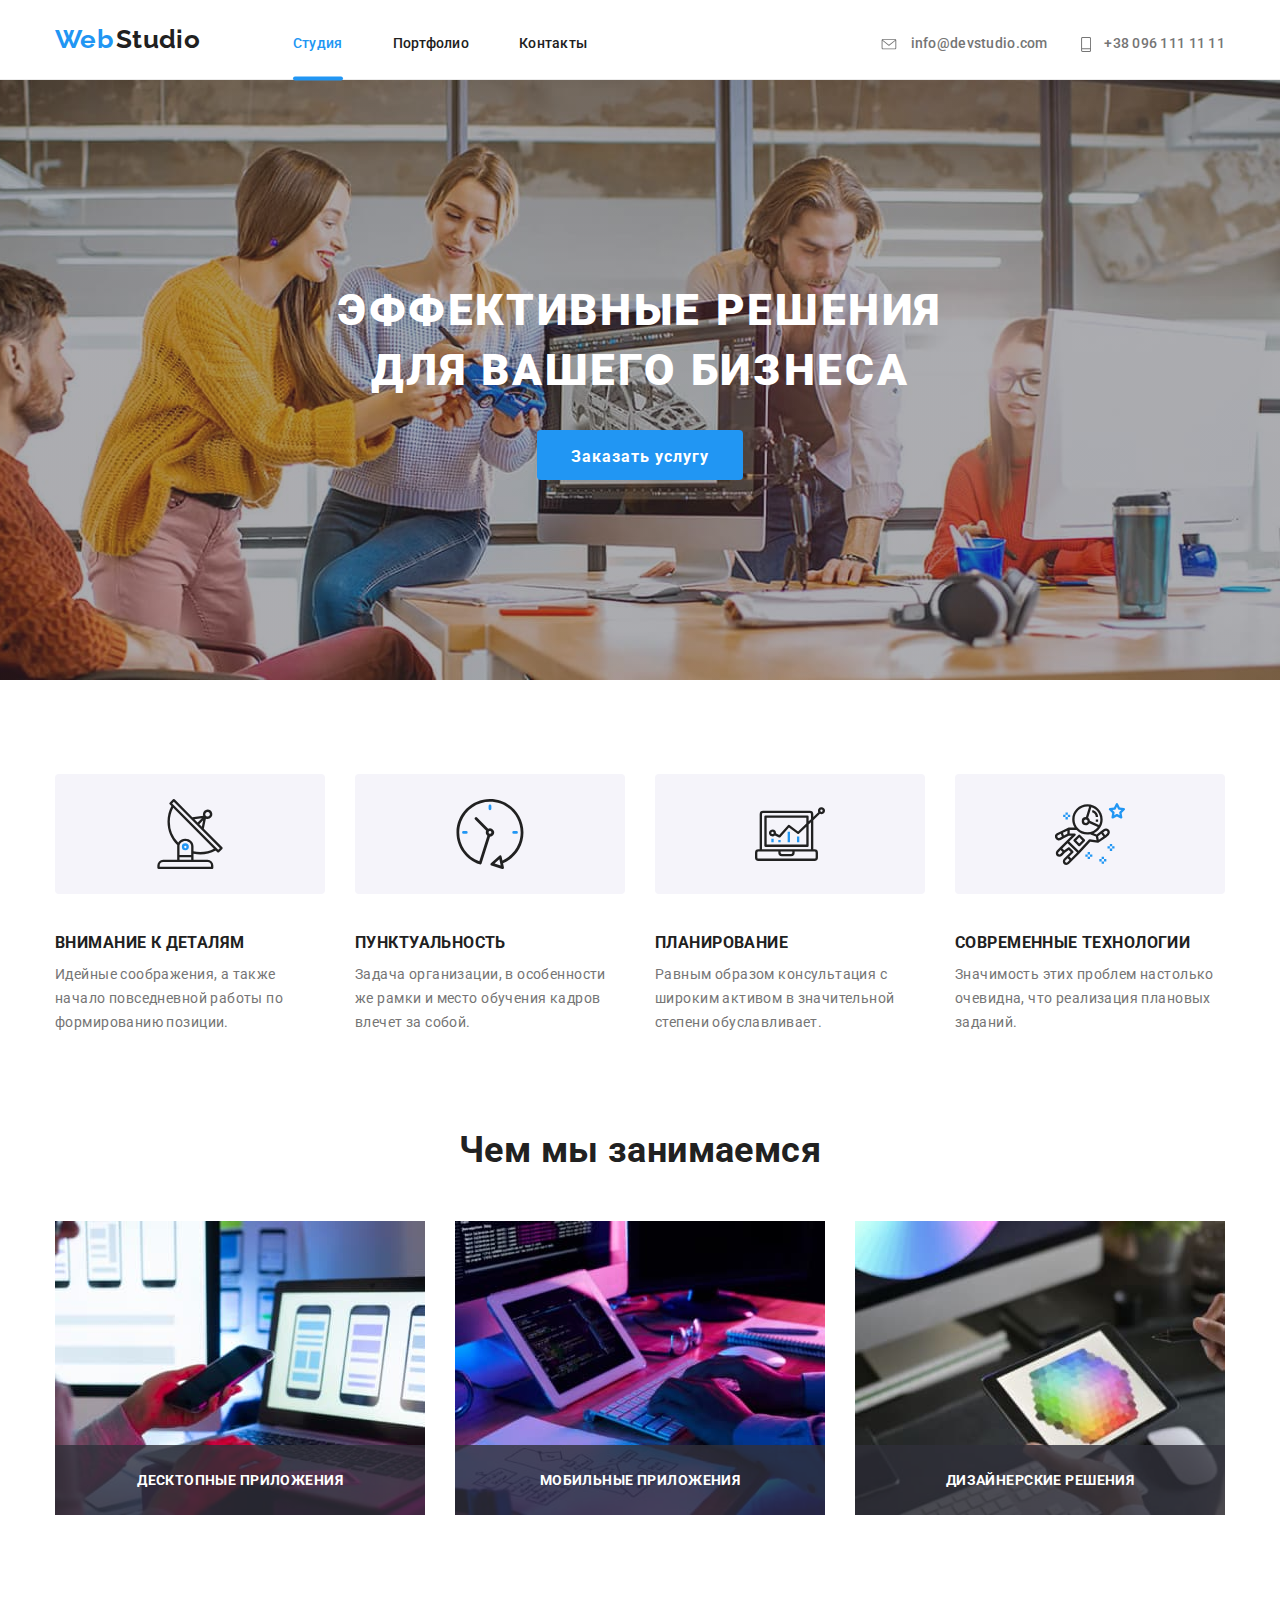
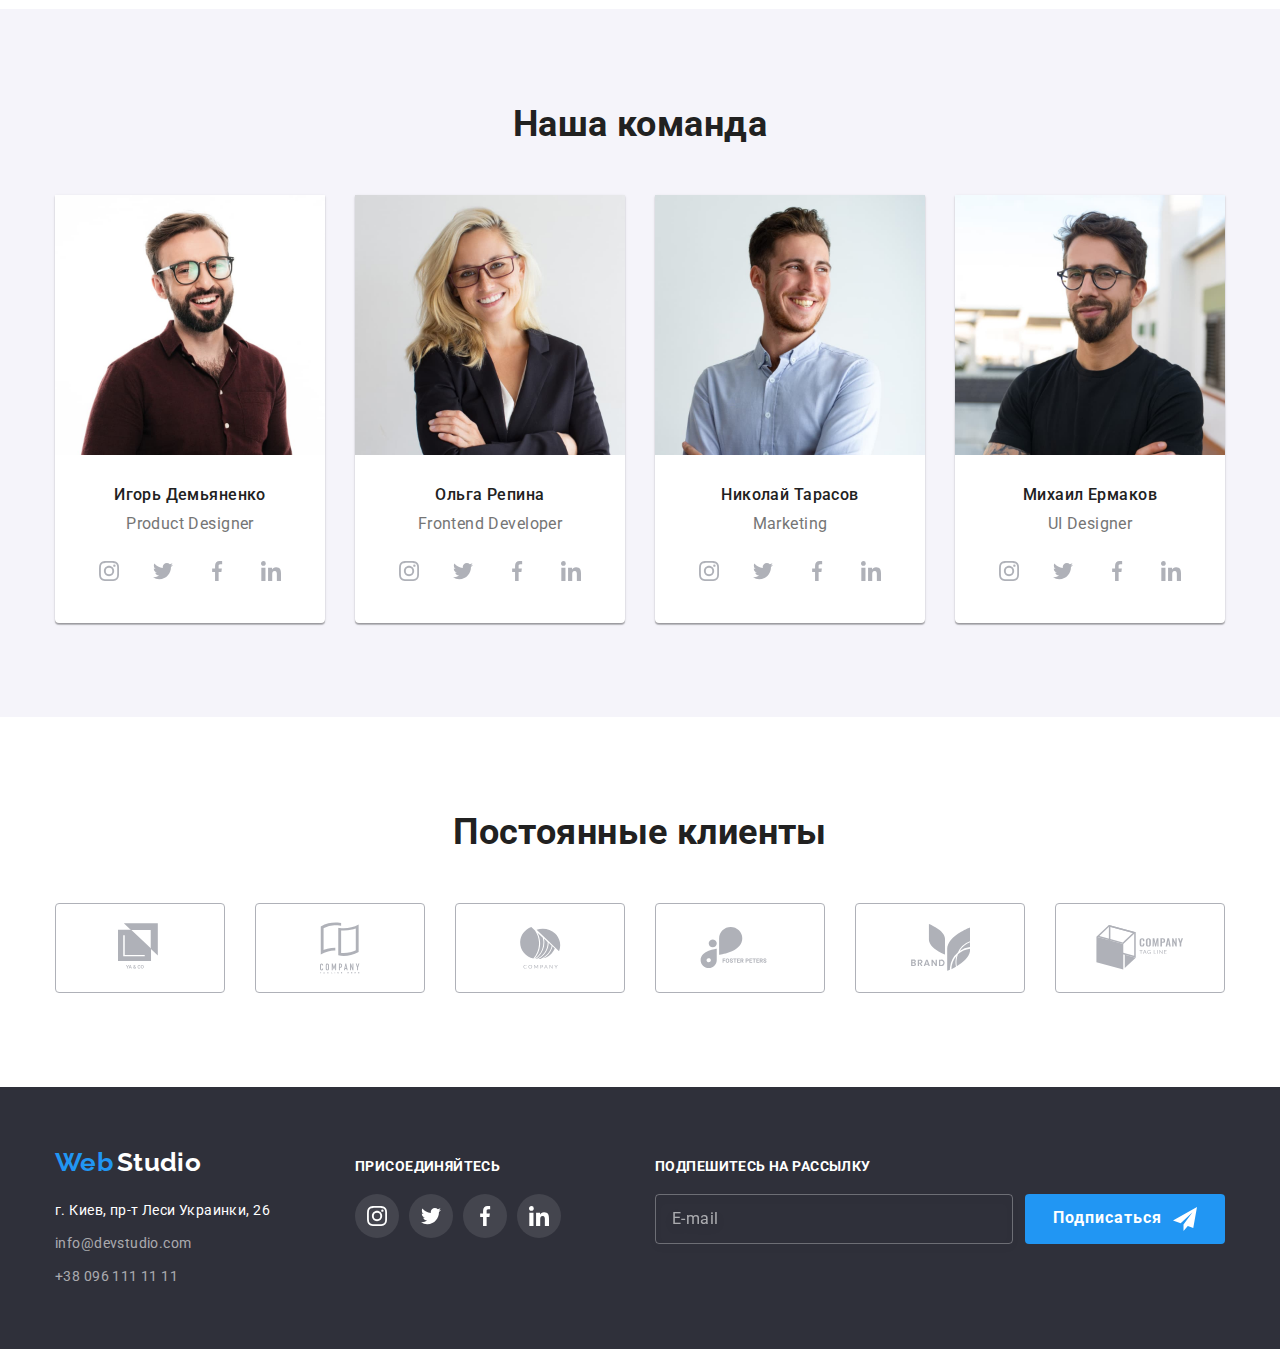
==== commit 9c002e8d: "Update form and footer" ====
--- a/index.html
+++ b/index.html
@@ -404,20 +404,34 @@
                 <form class="form">
                     <div class="form-field">
                         <label for="name" class="form-label">Имя</label>
-                        <input type="text" class="form-input" id="name" name="name">
-                    </div>
-                    <div>
+                        <div class="form-input-name">
+                            <input type="text" class="form-input" id="name" name="name">
+                            <svg class="icon-name" width="12"  height="12">
+                                <use href="./images/icons/sprite.svg#icon-name"></use>
+                            </svg>
+                        </div>
+                    </div>
+                    <div class="form-field">
                         <label for="phone" class="form-label">Телефон</label>
-                            <input type="tel" class="form-input" id="phone" name="phone">
-                    </div>
-                    <div>
+                            <div class="form-input-phone">
+                                <input type="tel" class="form-input" id="phone" name="phone">
+                                <svg class="icon-tel" width="13"  height="13">
+                                    <use href="./images/icons/sprite.svg#icon-tel"></use>
+                                </svg>
+                            </div>
+                    </div>
+                    <div class="form-field">
                         <label for="mail" class="form-label">Почта</label>  
-                            <input type="email" class="form-input" id="mail" name="mail">
-                    </div>
-                    <div>
-                        <label for="">
-                            <input type="text">
-                        </label>
+                            <div class="form-input-mail">
+                                <input type="email" class="form-input" id="mail" name="mail">
+                                <svg class="icon-email" width="15"  height="12">
+                                    <use href="./images/icons/sprite.svg#icon-email"></use>
+                                </svg>
+                            </div>
+                    </div>
+                    <div class="form-field">
+                        <label for="comments" class="form-label">Комментарий</label>
+                        <textarea name="comments" id="comments" cols="" rows="10" class="form-textarea" placeholder="Введите текст"></textarea>
                     </div>
                 </form>
                 <button class="btn-submit" type="submit">Отправить</button>
--- a/css/styles.css
+++ b/css/styles.css
@@ -579,6 +579,8 @@
   border-radius: 4px;
   height: 50px;
   min-width: 358px;
+  padding-left: 16px;
+  color: rgba(255, 255, 255, 0.6);
 }
 
 .btn-subscription {
@@ -622,7 +624,6 @@
   line-height: 20px;
   font-weight: 400;
   font-size: 16px;
-  padding-left: 16px;
 }
 
 .menu-link:hover,
@@ -822,15 +823,23 @@
   padding: 6px;
   top: 8px;
   right: 8px;
-  border-radius: 50px;
   background-color: #FFFFFF;
-  border: 1px solid rgba(0, 0, 0, 0.1);
+  border: transparent;
   width: 30px;
   height: 30px;
+  transition: fill var(--time-transition-duration) var(--timing-function-cubic);
 
   display: flex;
   align-items: center;
   justify-content: center;
+}
+
+.btn-close:hover {
+  fill: var(--accent-color);
+}
+
+.btn-close:focus {
+  fill: var(--accent-color);
 }
 
 .icon-close {
@@ -875,6 +884,42 @@
   border-radius: 4px;
   height: 40px;
   margin-bottom: 10px;
+  padding-left: 42px;
+  font-size: 12px;
+  color: #000000;
+  transition: outline-color var(--time-transition-duration) var(--timing-function-cubic);
+}
+
+.form-input-name {
+  position: relative;
+}
+
+.form-input-phone {
+  position: relative;
+}
+
+.form-input-mail {
+  position: relative;
+} 
+
+.form-textarea {
+  resize: none;
+  width: 100%;
+  border: 1px solid rgba(33, 33, 33, 0.2);
+  border-radius: 4px;
+  height: 120px;
+  padding: 12px 16px;
+  font-size: 12px;
+  color: #000000;
+  transition: outline-color var(--time-transition-duration) var(--timing-function-cubic);
+}
+
+.form-textarea::placeholder {
+  font-family: Roboto;
+  font-weight: 400;
+  font-size: 12px;
+  letter-spacing: 0.01em;
+  color: rgba(117, 117, 117, 0.5);
 }
 
 .btn-submit {
@@ -884,7 +929,7 @@
   min-width: 200px;
   height: 50px;
   border: transparent;
-  box-shadow: 0px 4px 4px rgba(0, 0, 0, 0.15);
+  /*box-shadow: 0px 4px 4px rgba(0, 0, 0, 0.15);*/
   border-radius: 4px;
   background-color: var(--accent-color);
   align-items: center;
@@ -894,4 +939,42 @@
   font-weight: 700;
   font-size: 16px;
   color: var(--accent-color-white);
+}
+
+.icon-name {
+  position: absolute;
+  top: 14px;
+  left: 15px;
+  transition: fill var(--time-transition-duration) var(--timing-function-cubic);
+}
+
+.icon-tel {
+  position: absolute;
+  top: 13px;
+  left: 14px;
+  transition: fill var(--time-transition-duration) var(--timing-function-cubic);
+}
+
+.icon-email {
+  position: absolute;
+  top: 14px;
+  left: 13px;
+  transition: fill var(--time-transition-duration) var(--timing-function-cubic);
+}
+
+/*.form-input:hover,
+.form-input-name:hover .icon-name,
+.form-input-phone:hover .icon-tel,
+.form-input-mail:hover .icon-email {
+  fill: var(--accent-color);
+  outline-color: var(--accent-color);
+}*/
+
+.form-input:focus,
+.form-input-name:focus-within .icon-name,
+.form-input-phone:focus-within .icon-tel,
+.form-input-mail:focus-within .icon-email,
+.form-textarea:focus-within {
+  fill: var(--accent-color);
+  outline-color: var(--accent-color);
 }